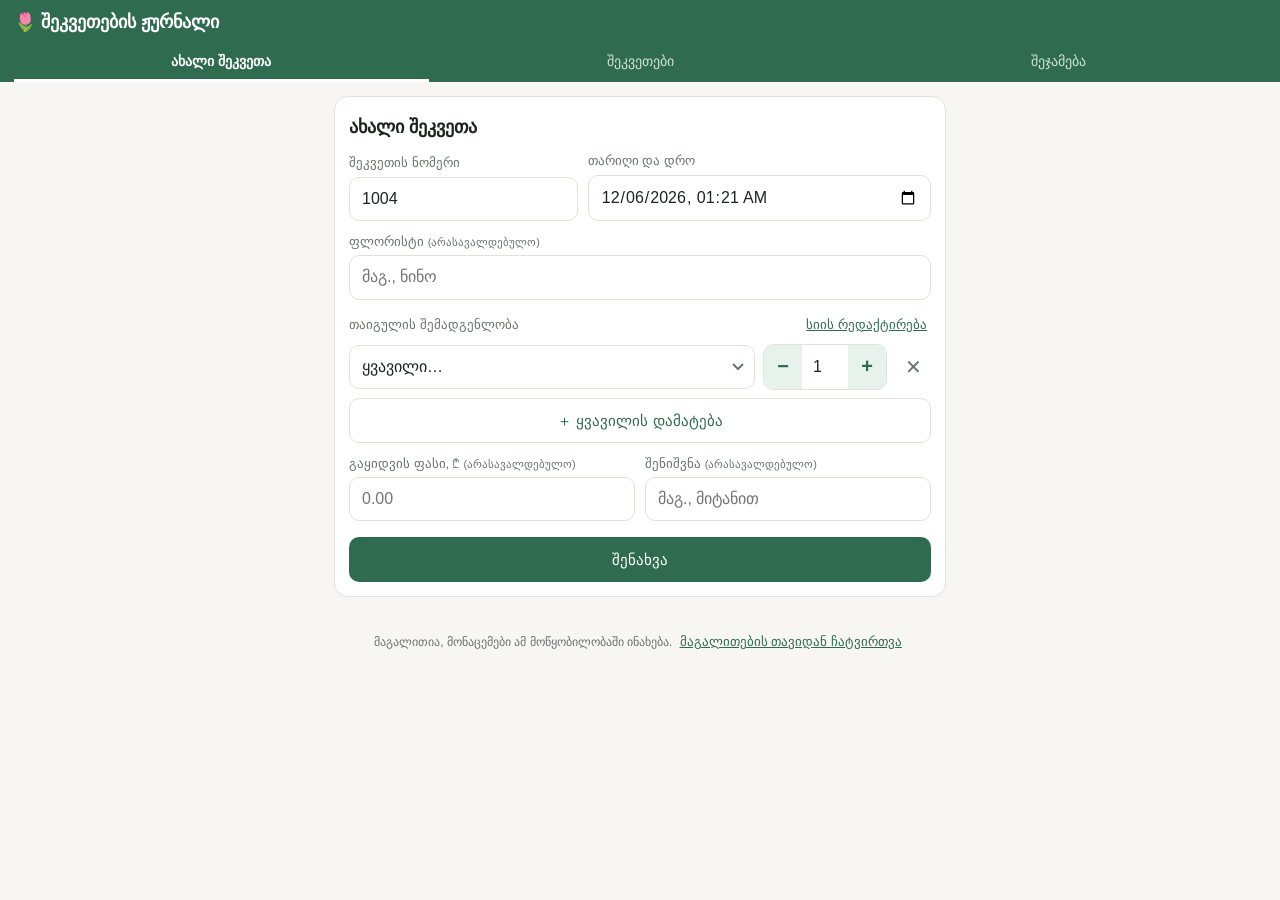
==== index.html @ 2f0f574f "init" ====
<!doctype html>
<html lang="ka">
<head>
<meta charset="utf-8">
<meta name="viewport" content="width=device-width, initial-scale=1, viewport-fit=cover">
<meta name="theme-color" content="#2f6b4f">
<meta name="apple-mobile-web-app-capable" content="yes">
<title>შეკვეთების ჟურნალი</title>
<link rel="stylesheet" href="style.css">
</head>
<body>
<header class="top">
  <h1>🌷 შეკვეთების ჟურნალი</h1>
  <nav class="tabs">
    <button class="tab active" data-view="form">ახალი შეკვეთა</button>
    <button class="tab" data-view="list">შეკვეთები</button>
    <button class="tab" data-view="summary">შეჯამება</button>
  </nav>
</header>

<main>
  <!-- ფორმა -->
  <section id="view-form" class="view active">
    <form id="order-form" autocomplete="off" novalidate>
      <h2 id="form-title">ახალი შეკვეთა</h2>
      <div class="grid2 nd">
        <label>შეკვეთის ნომერი
          <input id="f-number" type="number" inputmode="numeric" min="1" required>
          <small class="err" id="err-number"></small>
        </label>
        <label>თარიღი და დრო
          <input id="f-date" type="datetime-local" required>
        </label>
      </div>
      <label>ფლორისტი <span class="opt">(არასავალდებულო)</span>
        <input id="f-florist" type="text" list="florist-names" placeholder="მაგ., ნინო">
        <datalist id="florist-names"></datalist>
      </label>

      <div class="rows-head">
        <span>თაიგულის შემადგენლობა</span>
        <button type="button" class="link" id="btn-flowers">სიის რედაქტირება</button>
      </div>
      <div id="rows"></div>
      <small class="err" id="err-rows"></small>
      <button type="button" class="btn ghost full" id="btn-add-row">＋ ყვავილის დამატება</button>
      <p class="total-line" id="total-line"></p>

      <div class="grid2">
        <label>გაყიდვის ფასი, ₾ <span class="opt">(არასავალდებულო)</span>
          <input id="f-price" type="number" inputmode="decimal" min="0" step="0.01" placeholder="0.00">
        </label>
        <label>შენიშვნა <span class="opt">(არასავალდებულო)</span>
          <input id="f-note" type="text" placeholder="მაგ., მიტანით">
        </label>
      </div>

      <div class="actions">
        <button type="button" class="btn ghost" id="btn-cancel" hidden>გაუქმება</button>
        <button type="submit" class="btn primary full" id="btn-save">შენახვა</button>
      </div>
    </form>
  </section>

  <!-- სია -->
  <section id="view-list" class="view">
    <div class="list-tools">
      <input id="search" type="search" inputmode="numeric" placeholder="🔍 ძებნა ნომრით">
      <button class="btn ghost" id="btn-csv">⬇ CSV</button>
    </div>
    <div id="orders"></div>
  </section>

  <!-- შეჯამება -->
  <section id="view-summary" class="view">
    <div class="range">
      <div class="chips">
        <button class="chip active" data-range="today">დღეს</button>
        <button class="chip" data-range="week">ბოლო 7 დღე</button>
        <button class="chip" data-range="month">ეს თვე</button>
        <button class="chip" data-range="custom">პერიოდი</button>
      </div>
      <div class="grid2" id="custom-range" hidden>
        <label>საწყისი თარიღი<input id="r-from" type="date"></label>
        <label>საბოლოო თარიღი<input id="r-to" type="date"></label>
      </div>
    </div>
    <div id="summary"></div>
  </section>
</main>

<footer class="foot">მაგალითია, მონაცემები ამ მოწყობილობაში ინახება.
  <button class="link" id="btn-reset">მაგალითების თავიდან ჩატვირთვა</button>
</footer>

<!-- ყვავილების სია -->
<dialog id="dlg-flowers">
  <form method="dialog" class="dlg">
    <h3>ყვავილების სია</h3>
    <ul id="flower-list"></ul>
    <div class="add-flower">
      <input id="new-flower" type="text" placeholder="ახალი ყვავილი">
      <button type="button" class="btn primary" id="btn-new-flower">დამატება</button>
    </div>
    <button class="btn ghost full" value="close">დახურვა</button>
  </form>
</dialog>

<div id="toast" role="status"></div>
<script src="app.js"></script>
</body>
</html>
---- style.css ----
:root{--g:#2f6b4f;--g2:#e8f2ec;--bg:#f7f6f3;--card:#fff;--tx:#1f2421;--mu:#6b736e;--bd:#e3e1dc;--red:#c0392b;--r:14px}
*{box-sizing:border-box}
html{-webkit-text-size-adjust:100%}
body{margin:0;font-family:-apple-system,BlinkMacSystemFont,"Noto Sans Georgian","Segoe UI",sans-serif;background:var(--bg);color:var(--tx);font-size:16px;line-height:1.4;padding-bottom:env(safe-area-inset-bottom)}
.top{position:sticky;top:0;z-index:5;background:var(--g);color:#fff;padding:calc(10px + env(safe-area-inset-top)) 14px 0}
.top h1{font-size:18px;margin:0 0 8px;font-weight:600}
.tabs{display:flex;gap:4px}
.tab{flex:1;background:none;border:0;color:#cfe3d7;padding:10px 4px;font-size:14px;border-bottom:3px solid transparent;font-family:inherit}
.tab.active{color:#fff;border-bottom-color:#fff;font-weight:600}
main{max-width:640px;margin:0 auto;padding:14px}
.view{display:none}.view.active{display:block}
h2{font-size:18px;margin:4px 0 12px}
form#order-form{background:var(--card);border-radius:var(--r);padding:14px;border:1px solid var(--bd)}
label{display:block;font-size:13px;color:var(--mu);margin-bottom:12px}
.opt{font-size:11px}
input,select{display:block;width:100%;margin-top:4px;font:inherit;font-size:16px;color:var(--tx);padding:10px 12px;border:1px solid var(--bd);border-radius:10px;background:#fff;min-height:44px;-webkit-appearance:none;appearance:none}
select{background:#fff url("data:image/svg+xml,%3Csvg xmlns='http://www.w3.org/2000/svg' width='12' height='8'%3E%3Cpath d='M1 1l5 5 5-5' stroke='%236b736e' fill='none' stroke-width='2'/%3E%3C/svg%3E") no-repeat right 10px center;padding-right:28px}
input:focus,select:focus{outline:2px solid var(--g);border-color:transparent}
.grid2{display:grid;grid-template-columns:1fr 1fr;gap:10px}
@media(max-width:380px){.grid2{grid-template-columns:1fr}}
.err{color:var(--red);font-size:12px;display:block;min-height:0}
.invalid{border-color:var(--red)}
.rows-head{display:flex;justify-content:space-between;align-items:center;font-size:13px;color:var(--mu);margin:6px 0 6px}
.row{display:flex;gap:8px;align-items:center;margin-bottom:8px}
.row select{flex:1;margin:0;min-width:0}
.stepper{display:flex;align-items:center;border:1px solid var(--bd);border-radius:10px;overflow:hidden;flex:none}
.stepper button{width:38px;height:44px;border:0;background:var(--g2);color:var(--g);font-size:20px;font-weight:600}
.stepper input{width:46px;border:0;border-radius:0;margin:0;text-align:center;padding:0;min-height:44px}
.rm{width:36px;height:44px;border:0;background:none;color:var(--mu);font-size:20px;flex:none}
.total-line{font-size:13px;color:var(--mu);margin:8px 0 12px;text-align:right}
.btn{font:inherit;font-size:15px;border-radius:10px;padding:11px 16px;border:1px solid transparent;min-height:44px;cursor:pointer}
.btn.primary{background:var(--g);color:#fff}
.btn.ghost{background:#fff;border-color:var(--bd);color:var(--g)}
.btn.danger{background:#fff;border-color:#f0c9c4;color:var(--red)}
.btn.full{width:100%}
.link{background:none;border:0;color:var(--g);font:inherit;font-size:13px;text-decoration:underline;padding:4px;cursor:pointer}
.actions{display:flex;gap:8px;margin-top:4px}
.list-tools{display:flex;gap:8px;margin-bottom:12px}
.list-tools input{margin:0}
.list-tools .btn{flex:none}
.card{background:var(--card);border:1px solid var(--bd);border-radius:var(--r);padding:12px 14px;margin-bottom:10px}
.card-h{display:flex;justify-content:space-between;align-items:baseline;gap:8px}
.card-h b{font-size:17px}
.badge{display:inline-block;font-size:11px;background:#fff4d6;color:#8a6300;border-radius:6px;padding:1px 6px;margin-left:6px;vertical-align:middle}
.meta{font-size:13px;color:var(--mu)}
.items{margin:8px 0;padding:0;list-style:none;display:flex;flex-wrap:wrap;gap:6px}
.items li{background:var(--g2);color:var(--g);border-radius:8px;padding:3px 8px;font-size:13px}
.card-a{display:flex;gap:8px;justify-content:flex-end}
.card-a .btn{padding:6px 12px;min-height:36px;font-size:13px}
.empty{text-align:center;color:var(--mu);padding:30px 10px}
.chips{display:flex;gap:6px;flex-wrap:wrap;margin-bottom:10px}
.chip{font:inherit;font-size:13px;border:1px solid var(--bd);background:#fff;border-radius:20px;padding:7px 12px;color:var(--tx)}
.chip.active{background:var(--g);color:#fff;border-color:var(--g)}
table{width:100%;border-collapse:collapse;background:#fff;border-radius:var(--r);overflow:hidden;border:1px solid var(--bd)}
td,th{padding:10px 12px;border-bottom:1px solid var(--bd);text-align:left;font-size:14px}
th{font-size:12px;color:var(--mu);font-weight:500;background:#fbfaf8}
td.n,th.n{text-align:right}
tfoot td{font-weight:600}
.stats{display:grid;grid-template-columns:repeat(3,1fr);gap:8px;margin-bottom:12px}
.stat{background:#fff;border:1px solid var(--bd);border-radius:var(--r);padding:10px;text-align:center}
.stat b{display:block;font-size:20px;color:var(--g)}
.stat span{font-size:12px;color:var(--mu)}
.foot{text-align:center;font-size:12px;color:var(--mu);padding:18px 14px 28px}
dialog{border:0;border-radius:var(--r);padding:0;width:min(92vw,420px)}
dialog::backdrop{background:rgba(0,0,0,.35)}
.dlg{padding:16px}
.dlg h3{margin:0 0 10px}
#flower-list{list-style:none;padding:0;margin:0 0 12px;max-height:50vh;overflow:auto}
#flower-list li{display:flex;gap:6px;align-items:center;margin-bottom:6px}
#flower-list input{margin:0}
.add-flower{display:flex;gap:8px;margin-bottom:10px}
.add-flower input{margin:0}
#toast{position:fixed;left:50%;bottom:calc(20px + env(safe-area-inset-bottom));transform:translateX(-50%) translateY(120px);background:#1f2421;color:#fff;padding:10px 16px;border-radius:10px;font-size:14px;transition:transform .25s;z-index:20;max-width:90vw}
#toast.show{transform:translateX(-50%) translateY(0)}
.grid2{align-items:end}
.grid2>label{min-width:0}
.grid2.nd{grid-template-columns:2fr 3fr}
input[type=datetime-local],input[type=date]{min-width:0;max-width:100%}
.tab{white-space:nowrap;font-size:13.5px}
[hidden]{display:none!important}
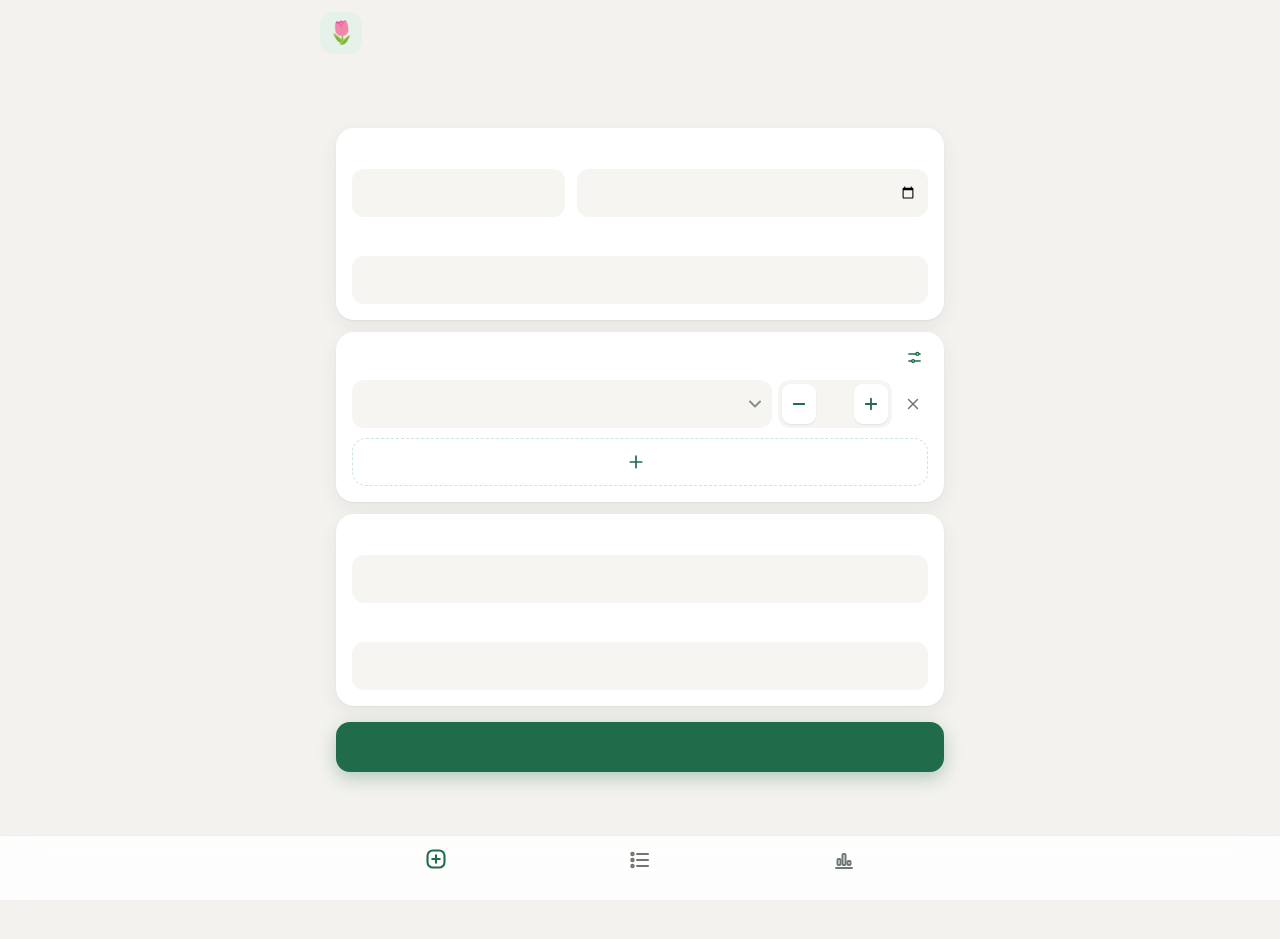
==== commit 5fec413a: "Redesign: modern mobile UI, FiraGO font, bottom tab bar, dark mode" ====
--- a/index.html
+++ b/index.html
@@ -3,19 +3,45 @@
 <head>
 <meta charset="utf-8">
 <meta name="viewport" content="width=device-width, initial-scale=1, viewport-fit=cover">
-<meta name="theme-color" content="#2f6b4f">
+<meta name="theme-color" content="#f4f2ee" media="(prefers-color-scheme: light)">
+<meta name="theme-color" content="#121614" media="(prefers-color-scheme: dark)">
+<meta name="color-scheme" content="light dark">
 <meta name="apple-mobile-web-app-capable" content="yes">
+<meta name="mobile-web-app-capable" content="yes">
+<link rel="icon" href="data:image/svg+xml,%3Csvg xmlns=%22http://www.w3.org/2000/svg%22 viewBox=%220 0 100 100%22%3E%3Ctext y=%22.9em%22 font-size=%2290%22%3E🌷%3C/text%3E%3C/svg%3E">
+<meta name="apple-mobile-web-app-status-bar-style" content="default">
 <title>შეკვეთების ჟურნალი</title>
-<link rel="stylesheet" href="style.css">
+<link rel="preload" href="fonts/FiraGO-Regular.woff2" as="font" type="font/woff2" crossorigin>
+<link rel="preload" href="fonts/FiraGO-SemiBold.woff2" as="font" type="font/woff2" crossorigin>
+<link rel="stylesheet" href="style.css?v=2">
 </head>
 <body>
+<svg width="0" height="0" style="position:absolute" aria-hidden="true">
+  <symbol id="i-plus" viewBox="0 0 24 24"><path d="M12 5v14M5 12h14"/></symbol>
+  <symbol id="i-minus" viewBox="0 0 24 24"><path d="M5 12h14"/></symbol>
+  <symbol id="i-x" viewBox="0 0 24 24"><path d="M6 6l12 12M18 6L6 18"/></symbol>
+  <symbol id="i-new" viewBox="0 0 24 24"><rect x="4" y="4" width="16" height="16" rx="5"/><path d="M12 8.5v7M8.5 12h7"/></symbol>
+  <symbol id="i-list" viewBox="0 0 24 24"><path d="M9 6h11M9 12h11M9 18h11"/><circle cx="4.5" cy="6" r="1.2"/><circle cx="4.5" cy="12" r="1.2"/><circle cx="4.5" cy="18" r="1.2"/></symbol>
+  <symbol id="i-chart" viewBox="0 0 24 24"><path d="M4 20h16"/><rect x="5.5" y="11" width="3" height="6" rx="1"/><rect x="10.5" y="6" width="3" height="11" rx="1"/><rect x="15.5" y="13" width="3" height="4" rx="1"/></symbol>
+  <symbol id="i-search" viewBox="0 0 24 24"><circle cx="11" cy="11" r="6.5"/><path d="M20 20l-4.2-4.2"/></symbol>
+  <symbol id="i-download" viewBox="0 0 24 24"><path d="M12 4v11M7 10.5l5 5 5-5M5 20h14"/></symbol>
+  <symbol id="i-edit" viewBox="0 0 24 24"><path d="M4 20h4L19 9a2.8 2.8 0 0 0-4-4L4 16v4z"/><path d="M13.5 6.5l4 4"/></symbol>
+  <symbol id="i-trash" viewBox="0 0 24 24"><path d="M4 7h16M10 11v6M14 11v6M6 7l1 12a2 2 0 0 0 2 2h6a2 2 0 0 0 2-2l1-12M9 7V4h6v3"/></symbol>
+  <symbol id="i-tune" viewBox="0 0 24 24"><path d="M4 7h10M18 7h2M4 17h4M12 17h8"/><circle cx="16" cy="7" r="2"/><circle cx="10" cy="17" r="2"/></symbol>
+  <symbol id="i-note" viewBox="0 0 24 24"><path d="M5 4h10l4 4v12H5z"/><path d="M9 12h6M9 16h4"/></symbol>
+  <symbol id="i-user" viewBox="0 0 24 24"><circle cx="12" cy="8" r="3.5"/><path d="M5 20a7 7 0 0 1 14 0"/></symbol>
+  <symbol id="i-clock" viewBox="0 0 24 24"><circle cx="12" cy="12" r="8"/><path d="M12 8v4l2.5 2"/></symbol>
+  <symbol id="i-check" viewBox="0 0 24 24"><path d="M5 12.5l4.5 4.5L19 7.5"/></symbol>
+</svg>
+
 <header class="top">
-  <h1>🌷 შეკვეთების ჟურნალი</h1>
-  <nav class="tabs">
-    <button class="tab active" data-view="form">ახალი შეკვეთა</button>
-    <button class="tab" data-view="list">შეკვეთები</button>
-    <button class="tab" data-view="summary">შეჯამება</button>
-  </nav>
+  <div class="brand">
+    <span class="logo" aria-hidden="true">🌷</span>
+    <div>
+      <h1>შეკვეთების ჟურნალი</h1>
+      <p class="sub" id="today-line">ყვავილების მაღაზია</p>
+    </div>
+  </div>
 </header>
 
 <main>
@@ -23,34 +49,39 @@
   <section id="view-form" class="view active">
     <form id="order-form" autocomplete="off" novalidate>
       <h2 id="form-title">ახალი შეკვეთა</h2>
-      <div class="grid2 nd">
-        <label>შეკვეთის ნომერი
-          <input id="f-number" type="number" inputmode="numeric" min="1" required>
-          <small class="err" id="err-number"></small>
-        </label>
-        <label>თარიღი და დრო
-          <input id="f-date" type="datetime-local" required>
+
+      <div class="card">
+        <div class="grid2 nd">
+          <label>შეკვეთის ნომერი
+            <span class="num-wrap"><span class="num-prefix">№</span><input id="f-number" type="number" inputmode="numeric" min="1" required></span>
+            <small class="err" id="err-number"></small>
+          </label>
+          <label>თარიღი და დრო
+            <input id="f-date" type="datetime-local" required>
+          </label>
+        </div>
+        <label class="last">ფლორისტი <span class="opt">არასავალდებულო</span>
+          <input id="f-florist" type="text" list="florist-names" placeholder="მაგ., ნინო">
+          <datalist id="florist-names"></datalist>
         </label>
       </div>
-      <label>ფლორისტი <span class="opt">(არასავალდებულო)</span>
-        <input id="f-florist" type="text" list="florist-names" placeholder="მაგ., ნინო">
-        <datalist id="florist-names"></datalist>
-      </label>
 
-      <div class="rows-head">
-        <span>თაიგულის შემადგენლობა</span>
-        <button type="button" class="link" id="btn-flowers">სიის რედაქტირება</button>
+      <div class="card">
+        <div class="rows-head">
+          <span class="sec-title">თაიგულის შემადგენლობა</span>
+          <button type="button" class="link" id="btn-flowers"><svg class="ic"><use href="#i-tune"/></svg>სია</button>
+        </div>
+        <div id="rows"></div>
+        <small class="err" id="err-rows"></small>
+        <button type="button" class="btn dashed full" id="btn-add-row"><svg class="ic"><use href="#i-plus"/></svg>ყვავილის დამატება</button>
+        <p class="total-line" id="total-line"></p>
       </div>
-      <div id="rows"></div>
-      <small class="err" id="err-rows"></small>
-      <button type="button" class="btn ghost full" id="btn-add-row">＋ ყვავილის დამატება</button>
-      <p class="total-line" id="total-line"></p>
 
-      <div class="grid2">
-        <label>გაყიდვის ფასი, ₾ <span class="opt">(არასავალდებულო)</span>
+      <div class="card">
+        <label>გაყიდვის ფასი, ₾ <span class="opt">არასავალდებულო</span>
           <input id="f-price" type="number" inputmode="decimal" min="0" step="0.01" placeholder="0.00">
         </label>
-        <label>შენიშვნა <span class="opt">(არასავალდებულო)</span>
+        <label class="last">შენიშვნა <span class="opt">არასავალდებულო</span>
           <input id="f-note" type="text" placeholder="მაგ., მიტანით">
         </label>
       </div>
@@ -64,49 +95,63 @@
 
   <!-- სია -->
   <section id="view-list" class="view">
+    <h2>შეკვეთები</h2>
     <div class="list-tools">
-      <input id="search" type="search" inputmode="numeric" placeholder="🔍 ძებნა ნომრით">
-      <button class="btn ghost" id="btn-csv">⬇ CSV</button>
+      <div class="search">
+        <svg class="ic"><use href="#i-search"/></svg>
+        <input id="search" type="search" inputmode="numeric" placeholder="ძებნა ნომრით">
+      </div>
+      <button class="btn ghost" id="btn-csv"><svg class="ic"><use href="#i-download"/></svg>CSV</button>
     </div>
     <div id="orders"></div>
   </section>
 
   <!-- შეჯამება -->
   <section id="view-summary" class="view">
+    <h2>შეჯამება</h2>
     <div class="range">
-      <div class="chips">
+      <div class="chips" role="tablist">
         <button class="chip active" data-range="today">დღეს</button>
         <button class="chip" data-range="week">ბოლო 7 დღე</button>
         <button class="chip" data-range="month">ეს თვე</button>
         <button class="chip" data-range="custom">პერიოდი</button>
       </div>
-      <div class="grid2" id="custom-range" hidden>
+      <div class="grid2 card" id="custom-range" hidden>
         <label>საწყისი თარიღი<input id="r-from" type="date"></label>
         <label>საბოლოო თარიღი<input id="r-to" type="date"></label>
       </div>
     </div>
     <div id="summary"></div>
   </section>
+
+  <footer class="foot">მაგალითია, მონაცემები ამ მოწყობილობაში ინახება.<br>
+    <button class="link" id="btn-reset">მაგალითების თავიდან ჩატვირთვა</button>
+  </footer>
 </main>
 
-<footer class="foot">მაგალითია, მონაცემები ამ მოწყობილობაში ინახება.
-  <button class="link" id="btn-reset">მაგალითების თავიდან ჩატვირთვა</button>
-</footer>
+<nav class="tabbar" aria-label="ნავიგაცია">
+  <button class="tab active" data-view="form"><svg class="ic"><use href="#i-new"/></svg><span>ახალი შეკვეთა</span></button>
+  <button class="tab" data-view="list"><svg class="ic"><use href="#i-list"/></svg><span>შეკვეთები</span></button>
+  <button class="tab" data-view="summary"><svg class="ic"><use href="#i-chart"/></svg><span>შეჯამება</span></button>
+</nav>
 
 <!-- ყვავილების სია -->
 <dialog id="dlg-flowers">
   <form method="dialog" class="dlg">
-    <h3>ყვავილების სია</h3>
+    <div class="dlg-h">
+      <h3>ყვავილების სია</h3>
+      <button class="icon-btn" value="close" aria-label="დახურვა"><svg class="ic"><use href="#i-x"/></svg></button>
+    </div>
     <ul id="flower-list"></ul>
     <div class="add-flower">
       <input id="new-flower" type="text" placeholder="ახალი ყვავილი">
-      <button type="button" class="btn primary" id="btn-new-flower">დამატება</button>
+      <button type="button" class="btn primary" id="btn-new-flower"><svg class="ic"><use href="#i-plus"/></svg>დამატება</button>
     </div>
     <button class="btn ghost full" value="close">დახურვა</button>
   </form>
 </dialog>
 
 <div id="toast" role="status"></div>
-<script src="app.js"></script>
+<script src="app.js?v=2"></script>
 </body>
 </html>
--- a/style.css
+++ b/style.css
@@ -1,80 +1,192 @@
-:root{--g:#2f6b4f;--g2:#e8f2ec;--bg:#f7f6f3;--card:#fff;--tx:#1f2421;--mu:#6b736e;--bd:#e3e1dc;--red:#c0392b;--r:14px}
-*{box-sizing:border-box}
+/* FiraGO — SIL Open Font License 1.1 (fonts/OFL.txt). Subset: Latin + Georgian. */
+@font-face{font-family:"FiraGO";src:url("fonts/FiraGO-Regular.woff2") format("woff2");font-weight:400;font-style:normal;font-display:swap}
+@font-face{font-family:"FiraGO";src:url("fonts/FiraGO-Medium.woff2") format("woff2");font-weight:500;font-style:normal;font-display:swap}
+@font-face{font-family:"FiraGO";src:url("fonts/FiraGO-SemiBold.woff2") format("woff2");font-weight:600;font-style:normal;font-display:swap}
+@font-face{font-family:"FiraGO";src:url("fonts/FiraGO-Bold.woff2") format("woff2");font-weight:700;font-style:normal;font-display:swap}
+
+:root{
+  --ac:#1f6b4a; --ac-2:#e6f1ea; --ac-3:#cfe5d7; --ac-tx:#fff;
+  --bg:#f4f2ee; --card:#fff; --field:#f6f5f2; --tx:#1b201d; --mu:#6f7772; --bd:#e7e4de; --bd-2:#efede8;
+  --red:#c2412d; --red-2:#fdeeeb; --warn-bg:#fff3d6; --warn-tx:#8a6100;
+  --sh:0 1px 2px rgba(24,32,28,.05),0 6px 20px rgba(24,32,28,.06);
+  --sh-lg:0 10px 40px rgba(24,32,28,.18);
+  --r:18px; --r-sm:12px;
+  --tabbar:64px;
+  --safe-b:env(safe-area-inset-bottom,0px);
+}
+@media (prefers-color-scheme:dark){
+  :root{
+    --ac:#5fc08f; --ac-2:#1d3328; --ac-3:#28473a; --ac-tx:#0d1a13;
+    --bg:#111513; --card:#1a1f1c; --field:#222825; --tx:#edf0ee; --mu:#97a29b; --bd:#2b322e; --bd-2:#252b28;
+    --red:#ff8a75; --red-2:#3a211d; --warn-bg:#3a3018; --warn-tx:#f2c766;
+    --sh:0 1px 2px rgba(0,0,0,.3),0 6px 20px rgba(0,0,0,.25);
+    --sh-lg:0 10px 40px rgba(0,0,0,.6);
+  }
+}
+
+*{box-sizing:border-box;-webkit-tap-highlight-color:transparent}
 html{-webkit-text-size-adjust:100%}
-body{margin:0;font-family:-apple-system,BlinkMacSystemFont,"Noto Sans Georgian","Segoe UI",sans-serif;background:var(--bg);color:var(--tx);font-size:16px;line-height:1.4;padding-bottom:env(safe-area-inset-bottom)}
-.top{position:sticky;top:0;z-index:5;background:var(--g);color:#fff;padding:calc(10px + env(safe-area-inset-top)) 14px 0}
-.top h1{font-size:18px;margin:0 0 8px;font-weight:600}
-.tabs{display:flex;gap:4px}
-.tab{flex:1;background:none;border:0;color:#cfe3d7;padding:10px 4px;font-size:14px;border-bottom:3px solid transparent;font-family:inherit}
-.tab.active{color:#fff;border-bottom-color:#fff;font-weight:600}
-main{max-width:640px;margin:0 auto;padding:14px}
-.view{display:none}.view.active{display:block}
-h2{font-size:18px;margin:4px 0 12px}
-form#order-form{background:var(--card);border-radius:var(--r);padding:14px;border:1px solid var(--bd)}
-label{display:block;font-size:13px;color:var(--mu);margin-bottom:12px}
-.opt{font-size:11px}
-input,select{display:block;width:100%;margin-top:4px;font:inherit;font-size:16px;color:var(--tx);padding:10px 12px;border:1px solid var(--bd);border-radius:10px;background:#fff;min-height:44px;-webkit-appearance:none;appearance:none}
-select{background:#fff url("data:image/svg+xml,%3Csvg xmlns='http://www.w3.org/2000/svg' width='12' height='8'%3E%3Cpath d='M1 1l5 5 5-5' stroke='%236b736e' fill='none' stroke-width='2'/%3E%3C/svg%3E") no-repeat right 10px center;padding-right:28px}
-input:focus,select:focus{outline:2px solid var(--g);border-color:transparent}
-.grid2{display:grid;grid-template-columns:1fr 1fr;gap:10px}
-@media(max-width:380px){.grid2{grid-template-columns:1fr}}
-.err{color:var(--red);font-size:12px;display:block;min-height:0}
-.invalid{border-color:var(--red)}
-.rows-head{display:flex;justify-content:space-between;align-items:center;font-size:13px;color:var(--mu);margin:6px 0 6px}
-.row{display:flex;gap:8px;align-items:center;margin-bottom:8px}
-.row select{flex:1;margin:0;min-width:0}
-.stepper{display:flex;align-items:center;border:1px solid var(--bd);border-radius:10px;overflow:hidden;flex:none}
-.stepper button{width:38px;height:44px;border:0;background:var(--g2);color:var(--g);font-size:20px;font-weight:600}
-.stepper input{width:46px;border:0;border-radius:0;margin:0;text-align:center;padding:0;min-height:44px}
-.rm{width:36px;height:44px;border:0;background:none;color:var(--mu);font-size:20px;flex:none}
-.total-line{font-size:13px;color:var(--mu);margin:8px 0 12px;text-align:right}
-.btn{font:inherit;font-size:15px;border-radius:10px;padding:11px 16px;border:1px solid transparent;min-height:44px;cursor:pointer}
-.btn.primary{background:var(--g);color:#fff}
-.btn.ghost{background:#fff;border-color:var(--bd);color:var(--g)}
-.btn.danger{background:#fff;border-color:#f0c9c4;color:var(--red)}
+body{margin:0;font-family:"FiraGO",-apple-system,BlinkMacSystemFont,"Noto Sans Georgian","Segoe UI",sans-serif;background:var(--bg);color:var(--tx);font-size:16px;line-height:1.45;-webkit-font-smoothing:antialiased;min-height:100vh}
+button{font-family:inherit;cursor:pointer;color:inherit}
+.ic{width:20px;height:20px;flex:none;fill:none;stroke:currentColor;stroke-width:2;stroke-linecap:round;stroke-linejoin:round}
+
+/* header */
+.top{position:sticky;top:0;z-index:5;padding:calc(12px + env(safe-area-inset-top)) 18px 12px;background:color-mix(in srgb,var(--bg) 82%,transparent);-webkit-backdrop-filter:saturate(1.6) blur(16px);backdrop-filter:saturate(1.6) blur(16px)}
+.brand{display:flex;align-items:center;gap:12px;max-width:640px;margin:0 auto}
+.logo{width:42px;height:42px;border-radius:13px;background:var(--ac-2);display:grid;place-items:center;font-size:22px;flex:none}
+.top h1{font-size:17px;margin:0;font-weight:700;letter-spacing:-.01em}
+.sub{margin:0;font-size:12.5px;color:var(--mu)}
+
+main{max-width:640px;margin:0 auto;padding:4px 16px calc(var(--tabbar) + var(--safe-b) + 24px)}
+.view{display:none}
+.view.active{display:block;animation:viewIn .28s cubic-bezier(.2,.8,.2,1)}
+@keyframes viewIn{from{opacity:0;transform:translateY(8px)}to{opacity:1;transform:none}}
+h2{font-size:26px;font-weight:700;letter-spacing:-.02em;margin:6px 2px 14px}
+
+/* cards & fields */
+.card{background:var(--card);border-radius:var(--r);padding:16px;margin-bottom:12px;box-shadow:var(--sh)}
+label{display:block;font-size:13px;font-weight:500;color:var(--mu);margin-bottom:14px}
+label.last,.grid2>label{margin-bottom:0}
+.grid2+label{margin-top:14px}
+.opt{font-size:11px;font-weight:400;opacity:.8;margin-left:2px}
+.opt::before{content:"· "}
+input,select{display:block;width:100%;margin-top:6px;font:inherit;font-size:16px;color:var(--tx);padding:11px 14px;border:1.5px solid transparent;border-radius:var(--r-sm);background:var(--field);min-height:48px;-webkit-appearance:none;appearance:none;transition:border-color .15s,background-color .15s,box-shadow .15s}
+input::placeholder{color:var(--mu);opacity:.7}
+select{background:var(--field) url("data:image/svg+xml,%3Csvg xmlns='http://www.w3.org/2000/svg' width='12' height='8'%3E%3Cpath d='M1 1.5l5 5 5-5' stroke='%23889089' fill='none' stroke-width='2' stroke-linecap='round' stroke-linejoin='round'/%3E%3C/svg%3E") no-repeat right 14px center;padding-right:34px;text-overflow:ellipsis}
+input:focus,select:focus{outline:none;border-color:var(--ac);background-color:var(--card);box-shadow:0 0 0 4px color-mix(in srgb,var(--ac) 14%,transparent)}
+input[type=search]::-webkit-search-decoration{-webkit-appearance:none}
+.num-wrap{position:relative;display:block}
+.num-prefix{position:absolute;left:14px;top:50%;transform:translateY(-50%);margin-top:3px;color:var(--mu);font-weight:600;pointer-events:none}
+.num-wrap input{padding-left:34px;font-weight:600}
+.grid2{display:grid;grid-template-columns:1fr 1fr;gap:12px;align-items:start}
+.grid2>label{min-width:0}
+.grid2.nd{grid-template-columns:2fr 3.3fr}
+@media(max-width:360px){.grid2,.grid2.nd{grid-template-columns:1fr}}
+input[type=datetime-local],input[type=date]{min-width:0;max-width:100%;font-size:14.5px;padding-left:12px;padding-right:10px}
+.err{color:var(--red);font-size:12px;font-weight:500;display:block}
+.err:not(:empty){margin-top:6px}
+input.invalid{border-color:var(--red);background:var(--red-2)}
+
+/* composition rows */
+.rows-head{display:flex;justify-content:space-between;align-items:center;margin:-2px 0 12px}
+.sec-title{font-size:15px;font-weight:600;color:var(--tx)}
+.row{display:flex;gap:6px;align-items:center;margin-bottom:10px;animation:rowIn .22s ease-out}
+@keyframes rowIn{from{opacity:0;transform:translateY(-4px)}to{opacity:1;transform:none}}
+.row select{flex:1;margin:0;min-width:0;padding-left:12px;padding-right:28px;background-position:right 10px center}
+.stepper{display:flex;align-items:center;gap:2px;background:var(--field);border-radius:var(--r-sm);padding:4px;flex:none}
+.stepper button{width:34px;height:40px;border:0;border-radius:9px;background:var(--card);color:var(--ac);display:grid;place-items:center;box-shadow:0 1px 2px rgba(0,0,0,.08);transition:transform .1s,background-color .15s}
+.stepper button:active{transform:scale(.92);background:var(--ac-2)}
+.stepper .ic{width:18px;height:18px;stroke-width:2.4}
+.stepper input{width:34px;min-height:40px;border:0;border-radius:0;margin:0;text-align:center;padding:0;background:transparent;font-weight:600;font-variant-numeric:tabular-nums;box-shadow:none}
+.stepper input:focus{box-shadow:none;background:transparent}
+.rm{width:30px;height:44px;border:0;background:none;color:var(--mu);flex:none;border-radius:10px;display:grid;place-items:center;transition:color .15s,background-color .15s}
+.rm:active,.rm:hover{color:var(--red);background:var(--red-2)}
+.rm .ic{width:18px;height:18px}
+.total-line{font-size:13px;color:var(--mu);margin:12px 2px 0;text-align:right}
+.total-line:empty{display:none}
+.total-line b{color:var(--ac);font-size:16px;font-weight:700}
+
+/* buttons */
+.btn{font:inherit;font-size:15px;font-weight:600;border-radius:14px;padding:12px 18px;border:0;min-height:50px;display:inline-flex;align-items:center;justify-content:center;gap:8px;transition:transform .12s,filter .15s,background-color .15s}
+.btn:active{transform:scale(.97)}
+.btn.primary{background:var(--ac);color:var(--ac-tx);box-shadow:0 6px 18px color-mix(in srgb,var(--ac) 30%,transparent)}
+.btn.primary:hover{filter:brightness(1.06)}
+.btn.ghost{background:var(--card);color:var(--tx);box-shadow:var(--sh)}
+.btn.danger{background:var(--red-2);color:var(--red)}
+.btn.dashed{background:transparent;border:1.5px dashed var(--ac-3);color:var(--ac);min-height:48px}
+.btn.dashed:hover{background:var(--ac-2)}
 .btn.full{width:100%}
-.link{background:none;border:0;color:var(--g);font:inherit;font-size:13px;text-decoration:underline;padding:4px;cursor:pointer}
-.actions{display:flex;gap:8px;margin-top:4px}
-.list-tools{display:flex;gap:8px;margin-bottom:12px}
-.list-tools input{margin:0}
-.list-tools .btn{flex:none}
-.card{background:var(--card);border:1px solid var(--bd);border-radius:var(--r);padding:12px 14px;margin-bottom:10px}
-.card-h{display:flex;justify-content:space-between;align-items:baseline;gap:8px}
-.card-h b{font-size:17px}
-.badge{display:inline-block;font-size:11px;background:#fff4d6;color:#8a6300;border-radius:6px;padding:1px 6px;margin-left:6px;vertical-align:middle}
-.meta{font-size:13px;color:var(--mu)}
-.items{margin:8px 0;padding:0;list-style:none;display:flex;flex-wrap:wrap;gap:6px}
-.items li{background:var(--g2);color:var(--g);border-radius:8px;padding:3px 8px;font-size:13px}
-.card-a{display:flex;gap:8px;justify-content:flex-end}
-.card-a .btn{padding:6px 12px;min-height:36px;font-size:13px}
-.empty{text-align:center;color:var(--mu);padding:30px 10px}
-.chips{display:flex;gap:6px;flex-wrap:wrap;margin-bottom:10px}
-.chip{font:inherit;font-size:13px;border:1px solid var(--bd);background:#fff;border-radius:20px;padding:7px 12px;color:var(--tx)}
-.chip.active{background:var(--g);color:#fff;border-color:var(--g)}
-table{width:100%;border-collapse:collapse;background:#fff;border-radius:var(--r);overflow:hidden;border:1px solid var(--bd)}
-td,th{padding:10px 12px;border-bottom:1px solid var(--bd);text-align:left;font-size:14px}
-th{font-size:12px;color:var(--mu);font-weight:500;background:#fbfaf8}
-td.n,th.n{text-align:right}
-tfoot td{font-weight:600}
-.stats{display:grid;grid-template-columns:repeat(3,1fr);gap:8px;margin-bottom:12px}
-.stat{background:#fff;border:1px solid var(--bd);border-radius:var(--r);padding:10px;text-align:center}
-.stat b{display:block;font-size:20px;color:var(--g)}
-.stat span{font-size:12px;color:var(--mu)}
-.foot{text-align:center;font-size:12px;color:var(--mu);padding:18px 14px 28px}
-dialog{border:0;border-radius:var(--r);padding:0;width:min(92vw,420px)}
-dialog::backdrop{background:rgba(0,0,0,.35)}
-.dlg{padding:16px}
-.dlg h3{margin:0 0 10px}
+.btn.sm{min-height:38px;padding:7px 12px;font-size:13px;border-radius:11px;gap:6px}
+.btn.sm .ic{width:16px;height:16px}
+.btn.sm.ghost{background:var(--field);box-shadow:none}
+.link{background:none;border:0;color:var(--ac);font:inherit;font-size:13.5px;font-weight:600;padding:6px 8px;margin:-6px -8px;border-radius:8px;display:inline-flex;align-items:center;gap:5px}
+.link .ic{width:17px;height:17px}
+.link:hover{background:var(--ac-2)}
+.actions{display:flex;gap:10px;margin-top:16px}
+.actions .btn.ghost{flex:none}
+
+/* list */
+.list-tools{display:flex;gap:10px;margin-bottom:14px}
+.search{position:relative;flex:1}
+.search .ic{position:absolute;left:14px;top:50%;transform:translateY(-50%);color:var(--mu);width:18px;height:18px}
+.search input{margin:0;padding-left:42px;background:var(--card);box-shadow:var(--sh)}
+.list-tools .btn{flex:none;min-height:48px;padding:0 16px}
+.order{padding:16px 16px 14px}
+.card-h{display:flex;justify-content:space-between;align-items:center;gap:8px}
+.num{font-size:19px;font-weight:700;letter-spacing:-.01em;display:flex;align-items:center;gap:8px}
+.price{font-size:17px;font-weight:700;color:var(--ac);font-variant-numeric:tabular-nums}
+.badge{font-size:11px;font-weight:600;background:var(--warn-bg);color:var(--warn-tx);border-radius:999px;padding:2px 9px;letter-spacing:.01em}
+.meta{font-size:13px;color:var(--mu);display:flex;flex-wrap:wrap;gap:4px 14px;margin-top:6px}
+.meta span{display:inline-flex;align-items:center;gap:5px}
+.meta .ic{width:15px;height:15px}
+.stems{font-weight:600}
+.items{margin:12px 0 0;padding:0;list-style:none;display:flex;flex-wrap:wrap;gap:6px}
+.items li{display:inline-flex;align-items:center;gap:7px;background:var(--ac-2);color:var(--tx);border-radius:999px;padding:5px 5px 5px 12px;font-size:13.5px;font-weight:500}
+.items li b{background:var(--card);color:var(--ac);border-radius:999px;min-width:26px;height:24px;padding:0 7px;display:inline-grid;place-items:center;font-size:12.5px;font-weight:700;font-variant-numeric:tabular-nums}
+.note{display:flex;gap:8px;align-items:flex-start;margin-top:12px;padding:10px 12px;background:var(--field);border-radius:12px;font-size:13.5px;color:var(--tx)}
+.note .ic{width:16px;height:16px;color:var(--mu);margin-top:2px}
+.card-a{display:flex;gap:8px;justify-content:flex-end;margin-top:14px;padding-top:12px;border-top:1px solid var(--bd-2)}
+.empty{text-align:center;color:var(--mu);padding:48px 20px;background:var(--card);border-radius:var(--r);box-shadow:var(--sh)}
+.empty-ic{width:72px;height:72px;border-radius:24px;background:var(--ac-2);display:grid;place-items:center;font-size:34px;margin:0 auto 14px}
+.empty p{margin:0;font-size:15px;font-weight:500}
+
+/* summary */
+.chips{display:flex;gap:4px;margin-bottom:14px;background:var(--card);padding:4px;border-radius:14px;box-shadow:var(--sh);overflow-x:auto;scrollbar-width:none}
+.chips::-webkit-scrollbar{display:none}
+.chip{flex:1 0 auto;font:inherit;font-size:13px;font-weight:600;border:0;background:transparent;border-radius:11px;padding:9px 10px;color:var(--mu);white-space:nowrap;transition:background-color .2s,color .2s}
+.chip.active{background:var(--ac);color:var(--ac-tx)}
+#custom-range{margin-bottom:14px}
+.stats{display:grid;grid-template-columns:repeat(3,1fr);gap:10px;margin-bottom:12px}
+.stat{background:var(--card);border-radius:var(--r);padding:14px 10px;text-align:center;box-shadow:var(--sh)}
+.stat b{display:block;font-size:24px;font-weight:700;letter-spacing:-.02em;font-variant-numeric:tabular-nums;white-space:nowrap}
+.stat span{font-size:12px;color:var(--mu);font-weight:500}
+.stat.accent{background:var(--ac);color:var(--ac-tx)}
+.stat.accent span{color:inherit;opacity:.8}
+.table-card{padding:6px 16px}
+.t-head,.t-foot{display:flex;justify-content:space-between;font-size:12px;color:var(--mu);font-weight:500;padding:10px 0}
+.t-head{border-bottom:1px solid var(--bd-2)}
+.t-foot{border-top:1px solid var(--bd-2);font-size:14px;color:var(--tx);font-weight:600}
+.t-foot b{font-size:16px}
+.bars{list-style:none;margin:0;padding:4px 0}
+.bars li{padding:9px 0}
+.bar-l{display:flex;justify-content:space-between;gap:10px;font-size:14.5px;font-weight:500;margin-bottom:6px}
+.bar-l b{font-variant-numeric:tabular-nums}
+.bar{height:6px;border-radius:99px;background:var(--field);overflow:hidden}
+.bar i{display:block;height:100%;border-radius:inherit;background:var(--ac);animation:grow .6s cubic-bezier(.2,.8,.2,1)}
+@keyframes grow{from{width:0!important}}
+
+.foot{text-align:center;font-size:12px;color:var(--mu);padding:22px 10px 4px;line-height:1.7}
+.foot .link{font-size:12.5px;margin:0}
+
+/* bottom tab bar */
+.tabbar{position:fixed;left:0;right:0;bottom:0;z-index:10;display:flex;justify-content:center;gap:4px;padding:6px max(12px,env(safe-area-inset-left)) calc(6px + var(--safe-b));background:color-mix(in srgb,var(--card) 86%,transparent);-webkit-backdrop-filter:saturate(1.6) blur(18px);backdrop-filter:saturate(1.6) blur(18px);border-top:1px solid var(--bd-2)}
+.tab{flex:1;max-width:200px;background:none;border:0;color:var(--mu);height:52px;display:flex;flex-direction:column;align-items:center;justify-content:center;gap:3px;font-size:11.5px;font-weight:500;border-radius:14px;white-space:nowrap;transition:color .2s}
+.tab .ic{width:24px;height:24px;padding:0;transition:transform .2s}
+.tab.active{color:var(--ac);font-weight:600}
+.tab.active .ic{transform:translateY(-1px) scale(1.06)}
+.tab:active .ic{transform:scale(.9)}
+
+/* dialog */
+dialog{border:0;border-radius:24px;padding:0;width:min(94vw,440px);background:var(--card);color:var(--tx);box-shadow:var(--sh-lg)}
+dialog[open]{animation:dlgIn .25s cubic-bezier(.2,.8,.2,1)}
+@keyframes dlgIn{from{opacity:0;transform:translateY(16px) scale(.98)}to{opacity:1;transform:none}}
+dialog::backdrop{background:rgba(12,18,15,.45);-webkit-backdrop-filter:blur(3px);backdrop-filter:blur(3px)}
+.dlg{padding:18px}
+.dlg-h{display:flex;justify-content:space-between;align-items:center;margin-bottom:12px}
+.dlg h3{margin:0;font-size:19px;font-weight:700}
+.icon-btn{width:36px;height:36px;border:0;border-radius:50%;background:var(--field);color:var(--mu);display:grid;place-items:center}
+.icon-btn .ic{width:18px;height:18px}
 #flower-list{list-style:none;padding:0;margin:0 0 12px;max-height:50vh;overflow:auto}
-#flower-list li{display:flex;gap:6px;align-items:center;margin-bottom:6px}
+#flower-list li{display:flex;gap:6px;align-items:center;margin-bottom:8px}
 #flower-list input{margin:0}
-.add-flower{display:flex;gap:8px;margin-bottom:10px}
+.add-flower{display:flex;gap:8px;margin-bottom:10px;padding-top:12px;border-top:1px solid var(--bd-2)}
 .add-flower input{margin:0}
-#toast{position:fixed;left:50%;bottom:calc(20px + env(safe-area-inset-bottom));transform:translateX(-50%) translateY(120px);background:#1f2421;color:#fff;padding:10px 16px;border-radius:10px;font-size:14px;transition:transform .25s;z-index:20;max-width:90vw}
-#toast.show{transform:translateX(-50%) translateY(0)}
-.grid2{align-items:end}
-.grid2>label{min-width:0}
-.grid2.nd{grid-template-columns:2fr 3fr}
-input[type=datetime-local],input[type=date]{min-width:0;max-width:100%}
-.tab{white-space:nowrap;font-size:13.5px}
+.add-flower .btn{flex:none;min-height:48px;padding:0 14px}
+.dlg>.btn.ghost{background:var(--field);box-shadow:none}
+
+/* toast */
+#toast{position:fixed;left:50%;bottom:calc(var(--tabbar) + var(--safe-b) + 16px);transform:translateX(-50%) translateY(20px);opacity:0;pointer-events:none;background:var(--tx);color:var(--bg);padding:12px 18px;border-radius:14px;font-size:14px;font-weight:500;transition:transform .25s cubic-bezier(.2,.8,.2,1),opacity .25s;z-index:20;width:max-content;max-width:90vw;text-align:center;box-shadow:var(--sh-lg)}
+#toast.show{transform:translateX(-50%) translateY(0);opacity:1}
+
+@media (prefers-reduced-motion:reduce){*,*::before,*::after{animation:none!important;transition:none!important}}
 [hidden]{display:none!important}
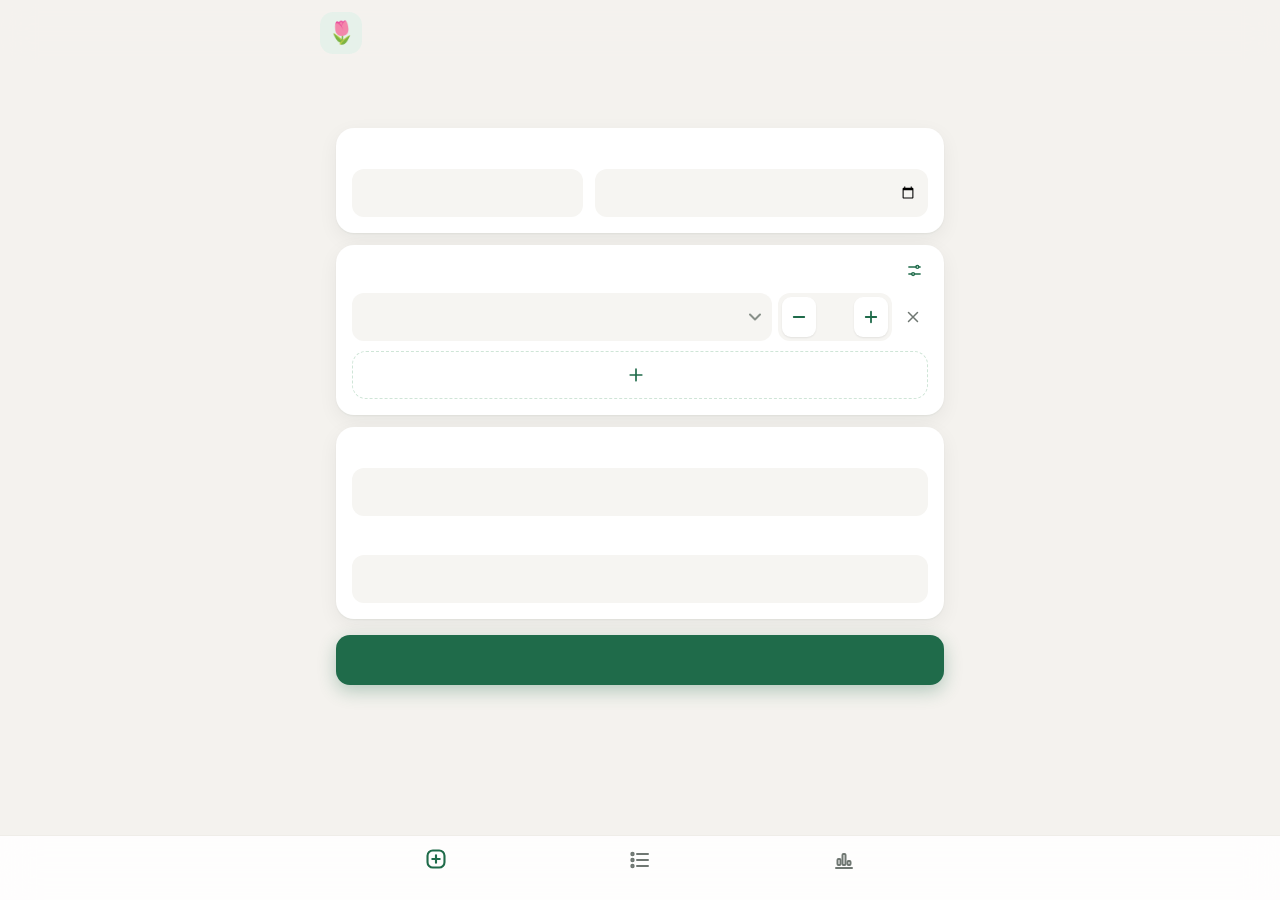
==== commit 6ef73aed: "Remove florist field; order number entered manually (no auto-suggest), unique check; v=3" ====
--- a/index.html
+++ b/index.html
@@ -13,7 +13,7 @@
 <title>შეკვეთების ჟურნალი</title>
 <link rel="preload" href="fonts/FiraGO-Regular.woff2" as="font" type="font/woff2" crossorigin>
 <link rel="preload" href="fonts/FiraGO-SemiBold.woff2" as="font" type="font/woff2" crossorigin>
-<link rel="stylesheet" href="style.css?v=2">
+<link rel="stylesheet" href="style.css?v=3">
 </head>
 <body>
 <svg width="0" height="0" style="position:absolute" aria-hidden="true">
@@ -29,7 +29,6 @@
   <symbol id="i-trash" viewBox="0 0 24 24"><path d="M4 7h16M10 11v6M14 11v6M6 7l1 12a2 2 0 0 0 2 2h6a2 2 0 0 0 2-2l1-12M9 7V4h6v3"/></symbol>
   <symbol id="i-tune" viewBox="0 0 24 24"><path d="M4 7h10M18 7h2M4 17h4M12 17h8"/><circle cx="16" cy="7" r="2"/><circle cx="10" cy="17" r="2"/></symbol>
   <symbol id="i-note" viewBox="0 0 24 24"><path d="M5 4h10l4 4v12H5z"/><path d="M9 12h6M9 16h4"/></symbol>
-  <symbol id="i-user" viewBox="0 0 24 24"><circle cx="12" cy="8" r="3.5"/><path d="M5 20a7 7 0 0 1 14 0"/></symbol>
   <symbol id="i-clock" viewBox="0 0 24 24"><circle cx="12" cy="12" r="8"/><path d="M12 8v4l2.5 2"/></symbol>
   <symbol id="i-check" viewBox="0 0 24 24"><path d="M5 12.5l4.5 4.5L19 7.5"/></symbol>
 </svg>
@@ -53,17 +52,13 @@
       <div class="card">
         <div class="grid2 nd">
           <label>შეკვეთის ნომერი
-            <span class="num-wrap"><span class="num-prefix">№</span><input id="f-number" type="number" inputmode="numeric" min="1" required></span>
+            <span class="num-wrap"><span class="num-prefix">№</span><input id="f-number" type="number" inputmode="numeric" min="1" placeholder="ნომერი" required></span>
             <small class="err" id="err-number"></small>
           </label>
           <label>თარიღი და დრო
             <input id="f-date" type="datetime-local" required>
           </label>
         </div>
-        <label class="last">ფლორისტი <span class="opt">არასავალდებულო</span>
-          <input id="f-florist" type="text" list="florist-names" placeholder="მაგ., ნინო">
-          <datalist id="florist-names"></datalist>
-        </label>
       </div>
 
       <div class="card">
@@ -152,6 +147,6 @@
 </dialog>
 
 <div id="toast" role="status"></div>
-<script src="app.js?v=2"></script>
+<script src="app.js?v=3"></script>
 </body>
 </html>
--- a/style.css
+++ b/style.css
@@ -57,10 +57,10 @@
 input[type=search]::-webkit-search-decoration{-webkit-appearance:none}
 .num-wrap{position:relative;display:block}
 .num-prefix{position:absolute;left:14px;top:50%;transform:translateY(-50%);margin-top:3px;color:var(--mu);font-weight:600;pointer-events:none}
-.num-wrap input{padding-left:34px;font-weight:600}
+.num-wrap input{padding-left:32px;padding-right:8px;font-weight:600}
 .grid2{display:grid;grid-template-columns:1fr 1fr;gap:12px;align-items:start}
 .grid2>label{min-width:0}
-.grid2.nd{grid-template-columns:2fr 3.3fr}
+.grid2.nd{grid-template-columns:2.15fr 3.1fr}
 @media(max-width:360px){.grid2,.grid2.nd{grid-template-columns:1fr}}
 input[type=datetime-local],input[type=date]{min-width:0;max-width:100%;font-size:14.5px;padding-left:12px;padding-right:10px}
 .err{color:var(--red);font-size:12px;font-weight:500;display:block}
